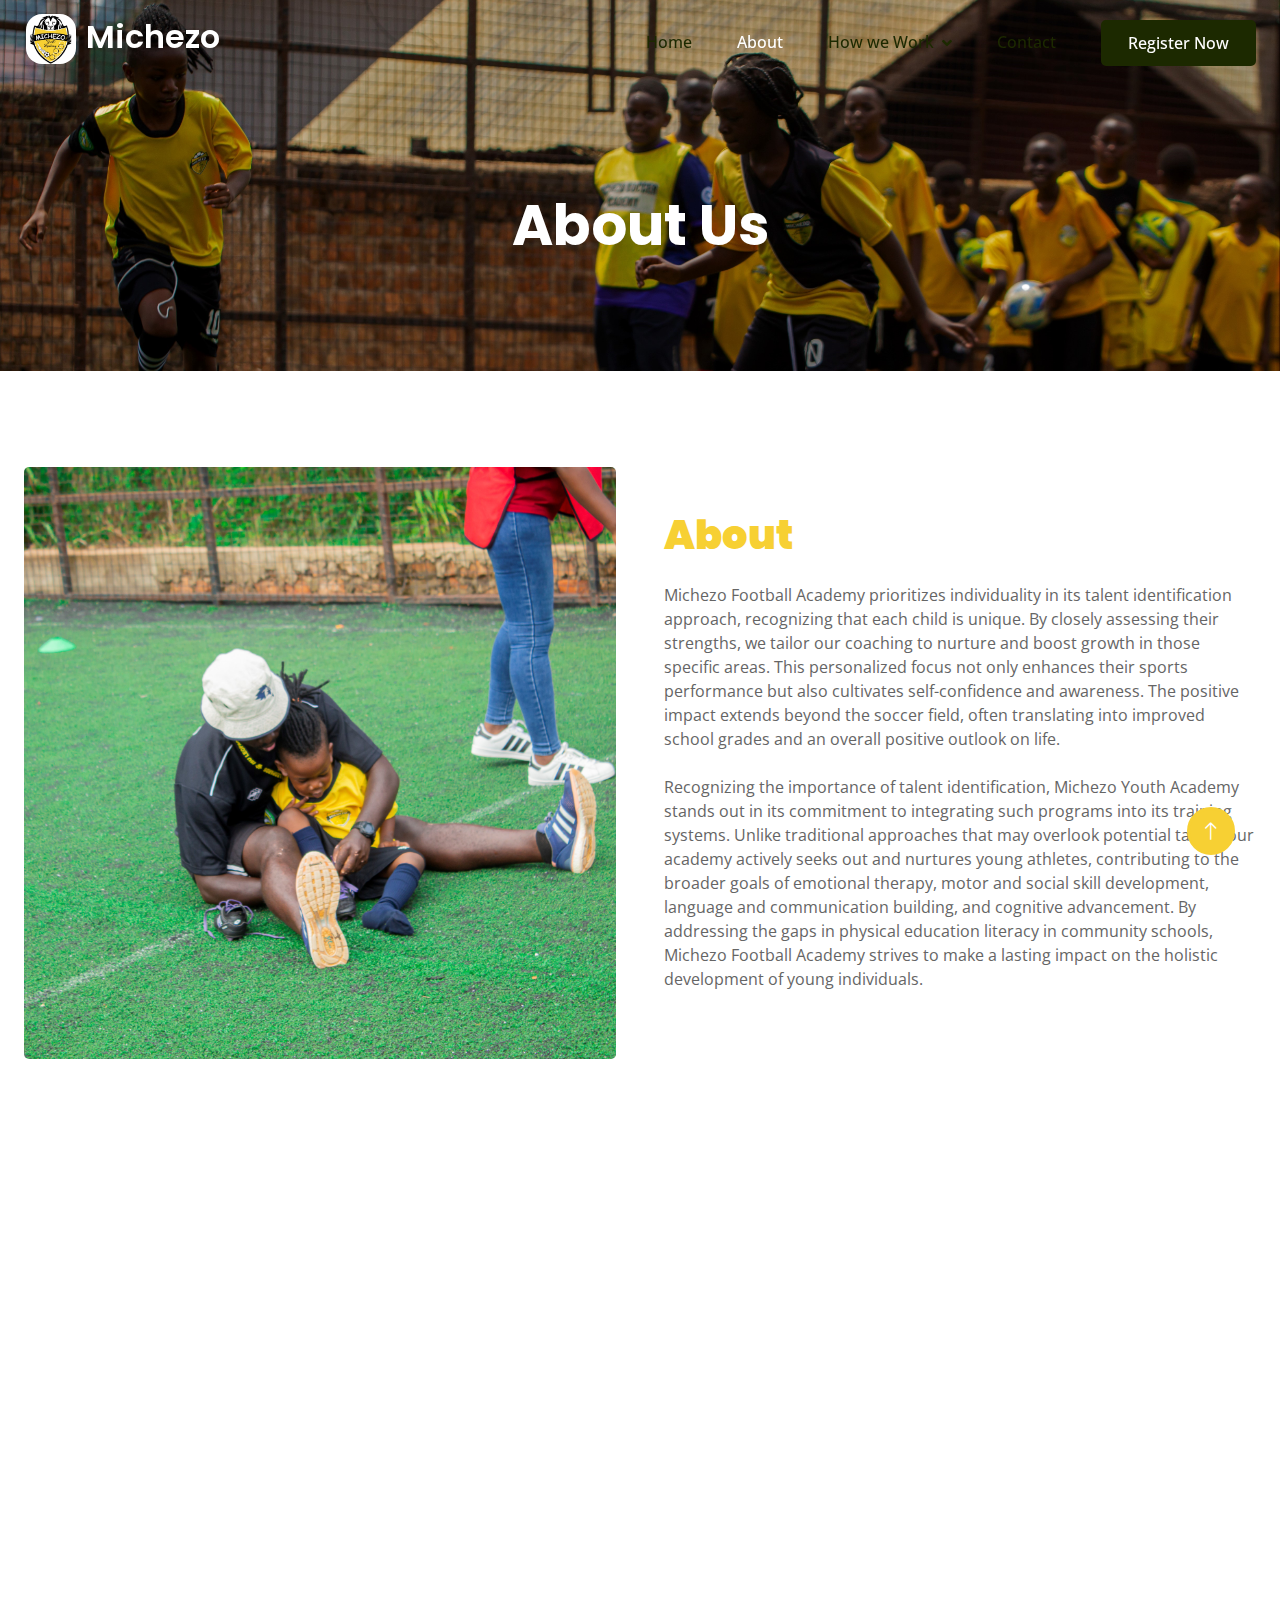
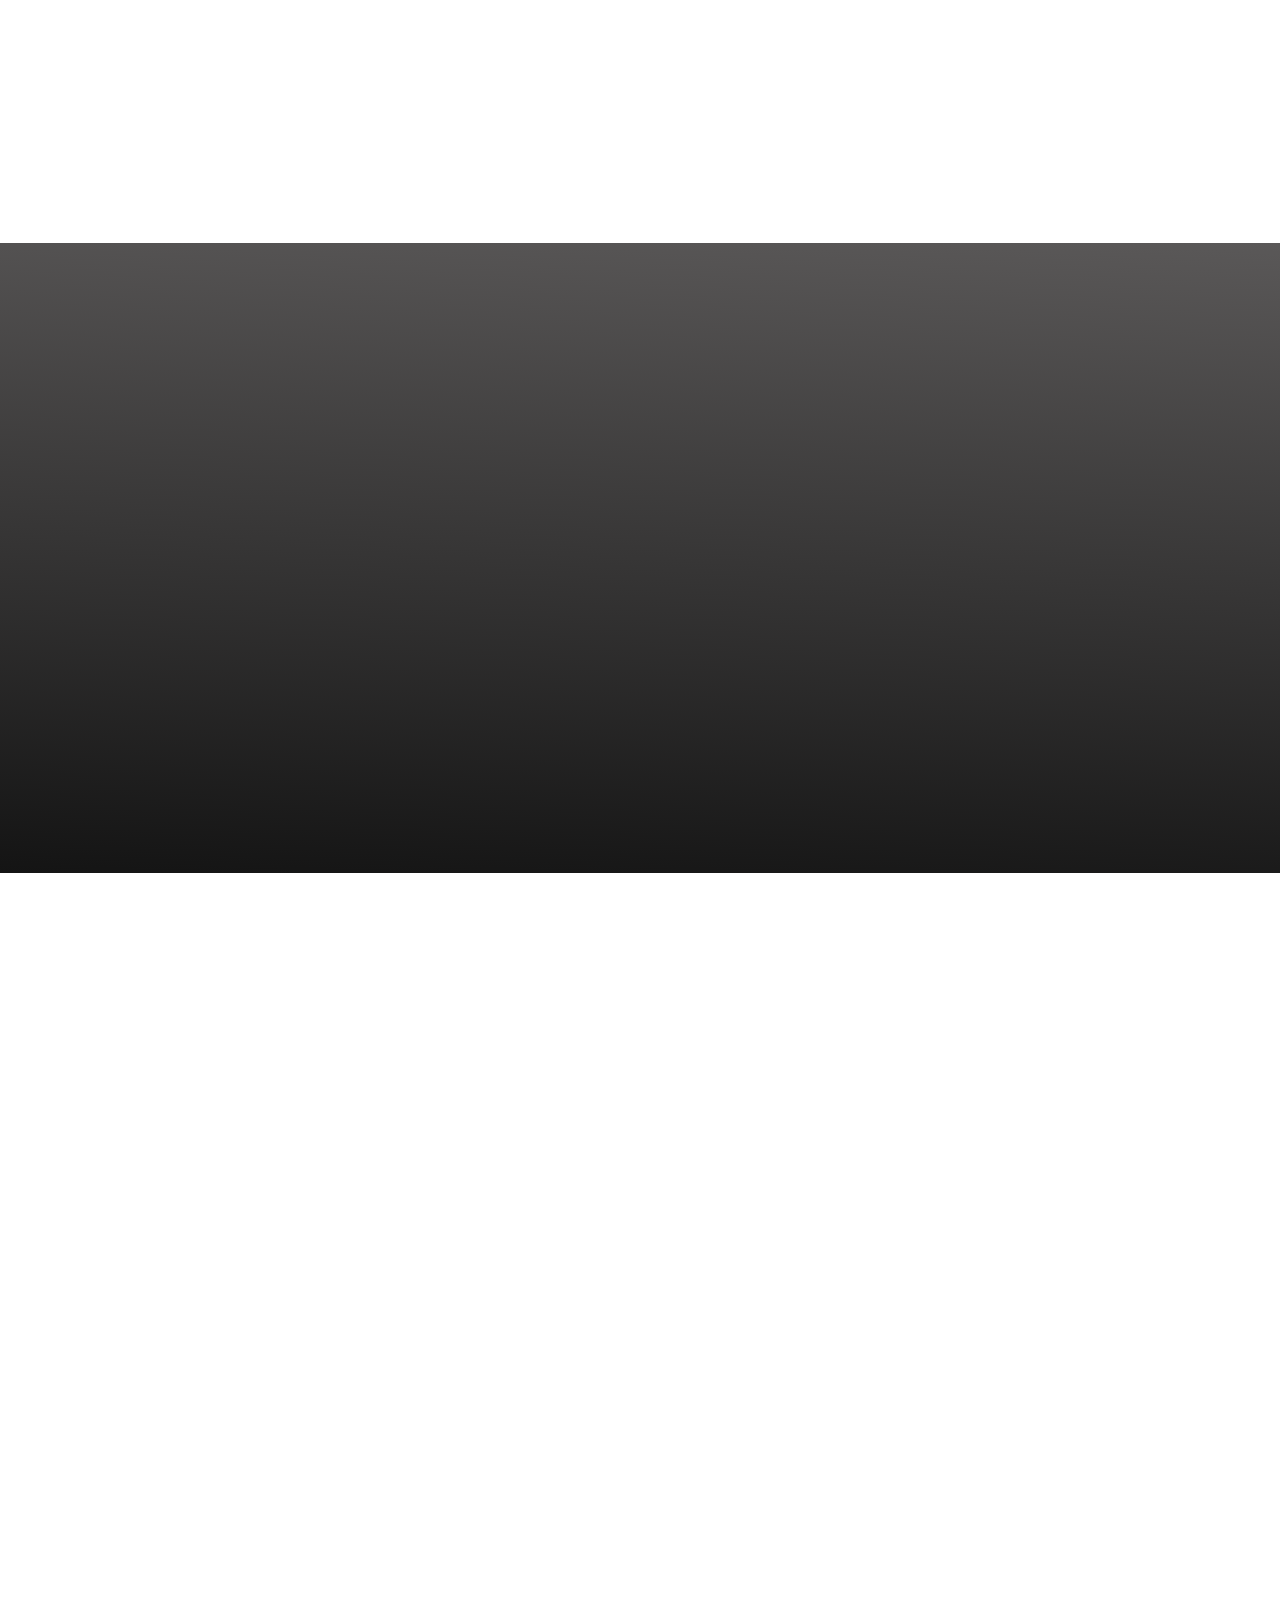
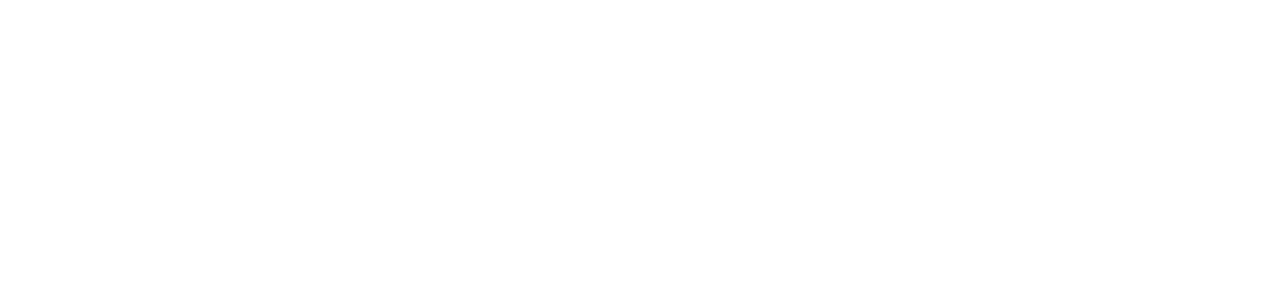
==== about.html @ 822edea7 "alpha code" ====
<!DOCTYPE html>
<html lang="en">

<head>
    <meta charset="utf-8">
    <title>Michezo</title>
    <meta content="width=device-width, initial-scale=1.0" name="viewport">
    <meta content="" name="keywords">
    <meta content="" name="description">

    <!-- Favicon -->
    <link href="img/favicon.ico" rel="icon">

    <!-- Google Web Fonts -->
    <link rel="preconnect" href="https://fonts.googleapis.com">
    <link rel="preconnect" href="https://fonts.gstatic.com" crossorigin>
    <link
        href="https://fonts.googleapis.com/css2?family=Open+Sans:wght@400;500&family=Poppins:wght@200;600;700&display=swap"
        rel="stylesheet">

    <!-- Icon Font Stylesheet -->
    <link href="https://cdnjs.cloudflare.com/ajax/libs/font-awesome/5.10.0/css/all.min.css" rel="stylesheet">
    <link href="https://cdn.jsdelivr.net/npm/bootstrap-icons@1.4.1/font/bootstrap-icons.css" rel="stylesheet">

    <!-- Libraries Stylesheet -->
    <link href="lib/animate/animate.min.css" rel="stylesheet">
    <link href="lib/owlcarousel/assets/owl.carousel.min.css" rel="stylesheet">

    <!-- Customized Bootstrap Stylesheet -->
    <link href="css/bootstrap.min.css" rel="stylesheet">

    <!-- Template Stylesheet -->
    <link href="css/style.css" rel="stylesheet">
</head>

<body>
    <div id="spinner"
        class="show bg-white position-fixed translate-middle w-100 vh-100 top-50 start-50 d-flex align-items-center justify-content-center">
        <div class="loaders" role="status">
            
        </div>
    </div>
    <!-- Spinner End -->


    <!-- Navbar Start -->
    <div class="container-fluid sticky-top">
        <div class="container">
            <nav class="navbar navbar-expand-lg navbar-light p-0">
                <a href="index.html" class="navbar-brand">
                <div class="text-white h2"><img src="img/logo.jpg" class="nav-logo"/>
                    Michezo</div>
                </a>
                <button type="button" class="navbar-toggler ms-auto me-0" data-bs-toggle="collapse"
                    data-bs-target="#navbarCollapse">
                    <span class="navbar-toggler-icon"></span>
                </button>
                <div class="collapse navbar-collapse" id="navbarCollapse">
                    <div class="navbar-nav ms-auto">
                        <a href="index.html" class="nav-item nav-link">Home</a>
                        <a href="about.html" class="nav-item nav-link active">About</a>
                        
                        <div class="nav-item dropdown">
                            <a href="#" class="nav-link dropdown-toggle" data-bs-toggle="dropdown">How we Work</a>
                            <div class="dropdown-menu bg-light mt-2">
                                <a href="benfits.html" class="dropdown-item">Benfits</a>
                                <a href="recommendations.html" class="dropdown-item">Recommendations</a>
                                
                            </div>
                        </div>
                        <a href="contact.html" class="nav-item nav-link">Contact</a>
                    </div>
                    <a href="register.html" class="btn btn-dark py-2 px-4 d-none d-lg-inline-block">Register Now</a>
                </div>
            </nav>
        </div>
    </div>
    <!-- Navbar End -->


    <!-- Hero Start -->
    <div class="container-fluid bg-primary hero-about mb-5">
        <div class="container text-center">
            <h1 class="display-4 text-white mb-3 animated slideInDown">About Us</h1>
            <nav aria-label="breadcrumb">
               
            </nav>
        </div>
    </div>
    <!-- Hero End -->



    <!-- About Start -->
    <div class="container-fluid py-5">
        <div class="container">
            <div class="row g-5 align-items-center">
                <div class="col-lg-6 wow fadeIn" data-wow-delay="0.1s">
                    <img class="img-fluid animated pulse infinite rounded-2" src="img/about-2.JPG">
                </div>
                <div class="col-lg-6 wow fadeIn" data-wow-delay="0.5s">
                    <h1 class="text-primary mb-4"><span class="fw-bolder text-primary">About
                    </span></h1>
                    <p class="mb-4">
                        Michezo Football Academy prioritizes individuality in its talent identification approach, recognizing that each child is unique. By closely assessing their strengths, we tailor our coaching to nurture and boost
                         growth in those specific areas. This personalized focus not only enhances their sports performance but also cultivates self-confidence and awareness. The positive impact extends beyond the soccer field, often translating into improved school grades and an overall positive outlook on life.
                    </p>
                    <p class="mb-4">
                        Recognizing the importance of talent identification, Michezo Youth Academy 
                        stands out in its commitment to integrating such programs into its training systems.
                         Unlike traditional approaches that may overlook potential talent, our academy actively seeks out and nurtures young athletes, contributing to the broader goals of emotional therapy, motor and social skill development, language and communication building, and cognitive advancement. By addressing the gaps in physical education literacy in community schools, Michezo Football Academy strives to make a lasting impact on the holistic development of young individuals.
                        </p>
                    
                </div>
            </div>
        </div>
    </div>
    <!-- About End -->

    <div class="container-fluid py-5">
        <div class="container">
            <div class="row g-5 align-items-center">
               
                <div class="col-lg-6 wow fadeIn" data-wow-delay="0.5s">
                    <h1 class="text-primary mb-4">Our <span class="fw-light text-dark">Objectives 
                    </span></h1>
             <ul>
                <li>Contribute to increased access to comprehensive sports for children and youth including those with disabilities and HIV / AIDS.
                </li>
                <li>Promote activities of physical literacy with schools, worship centres and communites.
                </li>
                <li>Provide inclusive sporting activities that accomodate children of different physical abilities.</li>
                <li>Integrate life skills messages with all our sports activities.
                </li>
                <li>Using the sports platform to create awareness and prevention messages for other diseases
                </li>
                <li>To always identity sports talented children.</li>
             </ul>
                    
                </div>
                <div class="col-lg-6 wow fadeIn" data-wow-delay="0.1s">
                    <img class="img-fluid animated pulse infinite rounded-2" src="img/about.JPG">
                </div>
            </div>
        </div>
    </div>
    <!-- About End -->


    <!-- team Start -->
    <div class="container-fluid team bg-sec py-5 my-5">
        <div class="container py-5" id="team">
            <div class="mx-auto text-center wow fadeIn" data-wow-delay="0.1s" style="max-width: 600px;">
                <h1 class="text-white mb-3"><span class="fw-bold  text-primary">Coaching</span> Team</h1>
                <p class="text-white mb-4">We have a variety of coaching and communications professionals with immense expertise in the sporting field. The team is well aware that a typical coaching engagement is a true team effort where teams will have to collaborate closely with the beneficiaries to discern the learners' true strenghths, and present them to the management.</p>
            </div>
            <div class="row justify-content-center">
                <div class="col-lg-4 wow fadeIn" data-wow-delay="0.1s">
                    <div class="feature-item position-relative bg-primary text-center p-3">
                        <div class="border py-5 px-3">
                            <i class="fa fa-leaf fa-3x text-dark mb-4"></i>
                            <h5 class="text-white mb-0">100% Natural</h5>
                        </div>
                    </div>
                </div>

                <div class="col-lg-4 wow fadeIn" data-wow-delay="0.1s">
                    <div class="feature-item position-relative bg-primary text-center p-3">
                        <div class="border py-5 px-3">
                            <i class="fa fa-leaf fa-3x text-dark mb-4"></i>
                            <h5 class="text-white mb-0">100% Natural</h5>
                        </div>
                    </div>
                </div>

                <div class="col-lg-4 wow fadeIn" data-wow-delay="0.1s">
                    <div class="feature-item position-relative bg-primary text-center p-3">
                        <div class="border py-5 px-3">
                            <i class="fa fa-leaf fa-3x text-dark mb-4"></i>
                            <h5 class="text-white mb-0">100% Natural</h5>
                        </div>
                    </div>
                </div>
            </div>
        </div>
    </div>
    <!-- team End -->

<section class="container-fluid py-5">
    <div class="container">
        
        <div class="mx-auto text-center wow fadeIn" data-wow-delay="0.1s" style="max-width: 600px;">
            <h1 class="text-white mb-3"><span class="fw-light text-dark">STEPS</span></h1>
       
            <ul>
                <li class="my-2">
                    <strong class="h5">Space (where?):</strong><br/> Alter the size and shape of the working area and adjust personal or
                    group space.
                </li>
                <li class="my-2">
                    <strong class="h5">Task (What actions? How?):</strong><br/> Vary the actions or task you give children and how they are to
                    do them and link the changes to other dimensions, such as timing or duration.
                </li>
                <li class="my-2">
                    <strong class="h5">Equipment (With what?):</strong><br/> Use different types of equipment and resources and consider
                    varying the play surface used.
                </li>
                <li class="my-2">
                    <strong class="h5">People (With whom?):</strong><br/> Organize the groupings of children, by ability or learning style
                    and vary the level of support given.
                </li>
            </ul>
       
        </div>

     </div>       
</section>


    <!-- Footer Start -->
    <div class="container-fluid bg-white footer">
        <div class="container py-5">
            <div class="row g-5">
                <div class="col-md-6 col-lg-3 wow fadeIn" data-wow-delay="0.1s">
                    <a href="index.html" class="d-inline-block mb-3">
                        <h1 class="text-primary">Michezo</h1>
                    </a>
                    <p class="mb-0">
                        Michezo Football Academy is more than an institution; it's a community that celebrates diversity, fosters talent, and molds future leaders. Join us on this exciting journey as we kick off dreams and score goals, not just in football but in life.
                         Together, we're building a legacy of soccer greatness in Kampala and beyond.    
                    </p>
                </div>
                <div class="col-md-6 col-lg-3 wow fadeIn" data-wow-delay="0.3s">
                    <h5 class="mb-4">Get In Touch</h5>
                    <p><i class="fa fa-map-marker-alt me-3"></i>Kampala Uganda</p>
                    <p><i class="fa fa-phone-alt me-3"></i>+256 776 712912</p>
                    <p><i class="fa fa-envelope me-3"></i>michezoacademy@gmail.com</p>
                    <div class="d-flex pt-2">
                        <a class="btn btn-square btn-outline-primary me-1" href=""><i class="fab fa-twitter"></i></a>
                        <a class="btn btn-square btn-outline-primary me-1" href=""><i class="fab fa-facebook-f"></i></a>
                        <a class="btn btn-square btn-outline-primary me-1" href=""><i class="fab fa-instagram"></i></a>
                        <a class="btn btn-square btn-outline-primary me-1" href=""><i
                                class="fab fa-linkedin-in"></i></a>
                    </div>
                </div>
                <div class="col-md-6 col-lg-3 wow fadeIn" data-wow-delay="0.5s">
                  
                </div>
                <div class="col-md-6 col-lg-3 wow fadeIn" data-wow-delay="0.7s">
                    <h5 class="mb-4">Popular Link</h5>
                    <a class="btn btn-link" href="about.html">About Us</a>
                    <a class="btn btn-link" href="about.html#team">Coach team</a>
                    <a class="btn btn-link" href="benfits.html#outcomes">Out comes</a>
                    <a class="btn btn-link" href="recommendations.html#Challenges">Challenges</a>
                    <a class="btn btn-link" href="contact.html">Contact Us</a>
                </div>
            </div>
        </div>
        <div class="container wow fadeIn" data-wow-delay="0.1s">
            <div class="copyright">
                <div class="row text-center">
                    <div class="col-md-6 text-center text-md-start mb-3 mb-md-0">
                        &copy; <script>document.write(new Date().getFullYear());</script>  <a class="border-bottom" href="#">Michezo Academy</a>, All Right Reserved.
                  </div>
                 
                </div>
            </div>
        </div>
    </div>
    <!-- Footer End -->


    <!-- Back to Top -->
    <a href="#" class="btn btn-lg btn-primary btn-lg-square back-to-top"><i class="bi bi-arrow-up"></i></a>


    <!-- JavaScript Libraries -->
    <script src="https://ajax.googleapis.com/ajax/libs/jquery/3.6.1/jquery.min.js"></script>
    <script src="https://cdn.jsdelivr.net/npm/bootstrap@5.0.0/dist/js/bootstrap.bundle.min.js"></script>
    <script src="lib/wow/wow.min.js"></script>
    <script src="lib/easing/easing.min.js"></script>
    <script src="lib/waypoints/waypoints.min.js"></script>
    <script src="lib/owlcarousel/owl.carousel.min.js"></script>

    <!-- Template Javascript -->
    <script src="js/main.js"></script>
</body>

</html>
---- css/style.css ----
/********** Template CSS **********/
/*** Spinner ***/
#spinner {
    opacity: 0;
    visibility: hidden;
    transition: opacity .5s ease-out, visibility 0s linear .5s;
    z-index: 99999;
}

#spinner.show {
    transition: opacity .5s ease-out, visibility 0s linear 0s;
    visibility: visible;
    opacity: 1;
}

.back-to-top {
    position: fixed;
    display: none;
    right: 45px;
    bottom: 45px;
    z-index: 99;
}

img.animated.pulse {
    animation-duration: 5s;
}

/*** Button ***/
.btn {
    font-weight: 500;
    transition: .5s;
}

.btn.btn-primary {
    color: var(--bs-white);
}

.btn-square {
    width: 38px;
    height: 38px;
}

.btn-sm-square {
    width: 32px;
    height: 32px;
}

.btn-lg-square {
    width: 48px;
    height: 48px;
}

.btn-square,
.btn-sm-square,
.btn-lg-square {
    padding: 0;
    display: flex;
    align-items: center;
    justify-content: center;
    font-weight: normal;
    border-radius: 50px;
}


/*** Navbar ***/
.sticky-top {
    top: -150px;
    transition: .5s;
}

.navbar {
    padding: 11px 0 !important;
    height: 85px;
}

.navbar .navbar-nav .nav-link {
    margin-right: 45px;
    padding: 0;
    color: var(--bs-dark);
    font-weight: 500;
    transition: .5s;
    outline: none;
}

.navbar .navbar-nav .nav-link:hover,
.navbar .navbar-nav .nav-link.active {
    color: var(--bs-white);
}

.navbar .dropdown-toggle::after {
    border: none;
    content: "\f107";
    font-family: "Font Awesome 5 Free";
    font-weight: 900;
    vertical-align: middle;
    margin-left: 8px;
}

@media (max-width: 991.98px) {
    .navbar .navbar-nav {
        padding: 0 15px;
        background: var(--bs-primary);
    }

    .navbar .navbar-nav .nav-link  {
        margin-right: 0;
        padding: 10px 0;
    }
}

@media (min-width: 992px) {
    .navbar .nav-item .dropdown-menu {
        display: block;
        border: none;
        margin-top: 0;
        top: 150%;
        opacity: 0;
        visibility: hidden;
        transition: .5s;
    }

    .navbar .nav-item:hover .dropdown-menu {
        top: 100%;
        visibility: visible;
        transition: .5s;
        opacity: 1;
    }
}


/*** Hero Header ***/
.hero-header {
    position: relative;
    margin-top: -85px;
    padding-top: 12rem;
    padding-bottom: 6rem;
    background: url(../img/bg.png) center center no-repeat;
    background-size: cover;
}
.hero-about {
    position: relative;
    margin-top: -85px;
    padding-top: 12rem;
    padding-bottom: 6rem;
    background: url(../img/hero-2.JPG) center center no-repeat;
    background-size: cover;
}

.hero-how {
    position: relative;
    margin-top: -85px;
    padding-top: 12rem;
    padding-bottom: 6rem;
    background: url(../img/how.JPG) center center no-repeat;
    background-size: cover;
}
.hero-contant {
    position: relative;
    margin-top: -85px;
    padding-top: 12rem;
    padding-bottom: 6rem;
    background: url(../img/hero.JPG) center center no-repeat;
    background-size: cover;
}

.hero-header::before {
    position: absolute;
    content: "";
    width: 100%;
    height: 100%;
    top: 0;
    left: 0;
    background: rgba(255, 255, 255, .1);
    clip-path: polygon(66% 0, 100% 0, 100% 100%, 33% 100%);
}

.hero-header .container {
    position: relative;
    z-index: 1;
}

.hero-header .breadcrumb-item+.breadcrumb-item::before {
    color: var(--bs-light);
}


/*** Feature ***/
.feature-item::before {
    position: absolute;
    content: "";
    width: 100%;
    height: 100%;
    top: 0;
    left: 0;
    background: rgba(255, 255, 255, .1);
    clip-path: polygon(66% 0, 100% 0, 100% 100%, 33% 100%);
}

.feature-item .border {
    position: relative;
    border-color: rgba(255, 255, 255, .2) !important;
    z-index: 1;
}


/*** Deal ***/
.deal {
    position: relative;
    background: url(../img/bg.png) center center no-repeat;
    background-size: cover;
}

.deal::before {
    position: absolute;
    content: "";
    width: 100%;
    height: 100%;
    top: 0;
    left: 0;
    background: rgba(255, 255, 255, .1);
    clip-path: polygon(66% 0, 100% 0, 100% 100%, 33% 100%);
}

.deal .bg-white {
    position: relative;
    z-index: 1;
}

.deal .cdt span {
    display: block;
    font-size: 16px;
    font-style: italic;
    font-weight: 200;
    text-transform: capitalize;
}


/*** How To Use ***/
.how-to-use {
    position: relative;
    background: url(../img/bg.png) center center no-repeat;
    background-size: cover;
}

.how-to-use::before {
    position: absolute;
    content: "";
    width: 100%;
    height: 100%;
    top: 0;
    left: 0;
    background: rgba(255, 255, 255, .1);
    clip-path: polygon(66% 0, 100% 0, 100% 100%, 33% 100%);
}

.how-to-use .container {
    position: relative;
    z-index: 1;
}

.how-to-use .border {
    border-color: rgba(255, 255, 255, .2) !important;
}


/*** Product ***/
.product-item {
    transition: .1s;
}

.product-item:hover {
    border-width: 0 !important;
    box-shadow: 0 0 35px rgba(144, 188, 121, .25);
}

.product-item:hover a.btn {
    color: var(--bs-white);
    background: var(--bs-primary);
}


/*** Testimonial ***/
.testimonial {
    position: relative;
    background: url(../img/bg.png) center center no-repeat;
    background-size: cover;
}

.testimonial::before {
    position: absolute;
    content: "";
    width: 100%;
    height: 100%;
    top: 0;
    left: 0;
    background: rgba(255, 255, 255, .1);
    clip-path: polygon(66% 0, 100% 0, 100% 100%, 33% 100%);
}

.testimonial .testimonial-carousel {
    position: relative;
    z-index: 1;
}

.testimonial-carousel .owl-item img {
    width: 120px;
    height: 120px;
    border-color: rgba(255, 255, 255, .2) !important;
    margin: 0 auto 20px auto;
    border-radius: 100px;
}

.testimonial-carousel .owl-dots {
    margin-top: 25px;
    display: flex;
    align-items: center;
    justify-content: center;
}

.testimonial-carousel .owl-dot {
    position: relative;
    display: inline-block;
    margin: 0 5px;
    width: 30px;
    height: 30px;
    display: flex;
    align-items: center;
    justify-content: center;
    background: transparent;
    border: 3px solid rgba(255, 255, 255, .2);
    border-radius: 30px;
    transition: .5s;
}

.testimonial-carousel .owl-dot.active {
    background: var(--bs-dark);
}


/*** Blog ***/
.blog-item {
    transition: .1s;
}

.blog-item:hover {
    border-width: 0 !important;
    box-shadow: 0 0 35px rgba(144, 188, 121, .25);
}

.blog-item:hover a.btn {
    color: var(--bs-white);
    background: var(--bs-primary);
}


/*** Contact ***/
.contact-info-item::before {
    position: absolute;
    content: "";
    width: 100%;
    height: 100%;
    top: 0;
    left: 0;
    background: rgba(255, 255, 255, .1);
    clip-path: polygon(66% 0, 100% 0, 100% 100%, 33% 100%);
}

.contact-info-item .border {
    position: relative;
    border-color: rgba(255, 255, 255, .2) !important;
    z-index: 1;
}


/*** Newsletter ***/
.newsletter {
    position: relative;
    background: url(../img/bg.png) center center no-repeat;
    background-size: cover;
}

.newsletter::before {
    position: absolute;
    content: "";
    width: 100%;
    height: 100%;
    top: 0;
    left: 0;
    background: rgba(255, 255, 255, .1);
    clip-path: polygon(66% 0, 100% 0, 100% 100%, 33% 100%);
}

.newsletter .container {
    position: relative;
    z-index: 1;
}

.newsletter .form-control {
    background: rgba(255, 255, 255, .3);
}


/*** Footer ***/
.footer .btn.btn-link {
    display: block;
    margin-bottom: 10px;
    padding: 0;
    text-align: left;
    color: var(--bs-body);
    font-weight: normal;
    transition: .3s;
}

.footer .btn.btn-link:hover {
    color: var(--bs-primary);
}

.footer .btn.btn-link::before {
    position: relative;
    content: "\f105";
    font-family: "Font Awesome 5 Free";
    font-weight: 900;
    margin-right: 10px;
}

.footer .btn.btn-link:hover {
    letter-spacing: 1px;
    box-shadow: none;
}

.footer .copyright {
    padding: 25px 0;
    border-top: 3px solid var(--bs-light);
}

.footer .copyright a {
    color: var(--bs-body);
}

.footer .copyright a:hover {
    color: var(--bs-primary);
}

.footer .footer-menu a {
    margin-right: 15px;
    padding-right: 15px;
    border-right: 3px solid var(--bs-light);
}

.footer .footer-menu a:last-child {
    margin-right: 0;
    padding-right: 0;
    border-right: none;
}
.bg-sec{background: linear-gradient(3deg, #141414 0%, #5a5858 100%)!important;}
.nav-logo{width:50px;height: 50px; border-radius: 0.5em;margin: 2px;}
.img-fluids {
    max-width: 80%;
    height: auto;
}
/* loader */
.loaders {
    width: 12px;
    height: 12px;
    border-radius: 50%;
    background:#f7d033;
    color: #f7d033;
    clip-path: inset(-26px);
    animation: d8 2s infinite linear;
  }
  
  @keyframes d8 {
    0%  {box-shadow:0 0 0 0   , 40px 0,-40px 0,0 40px,0 -40px}
    10% {box-shadow:0 0 0 0   , 12px 0,-40px 0,0 40px,0 -40px}
    20% {box-shadow:0 0 0 4px , 0px  0,-40px 0,0 40px,0 -40px}
    30% {box-shadow:0 0 0 4px , 0px  0,-12px 0,0 40px,0 -40px}
    40% {box-shadow:0 0 0 8px , 0px  0,  0px 0,0 40px,0 -40px}
    50% {box-shadow:0 0 0 8px , 0px  0,  0px 0,0 12px,0 -40px}
    60% {box-shadow:0 0 0 12px, 0px  0,  0px 0,0  0px,0 -40px}
    70% {box-shadow:0 0 0 12px, 0px  0,  0px 0,0  0px,0 -12px}
    80% {box-shadow:0 0 0 16px, 0px  0,  0px 0,0  0px,0  0px }
    90%,
    100%{box-shadow:0 0 0 0   , 40px 0,-40px 0,0 40px,0 -40px}
  }
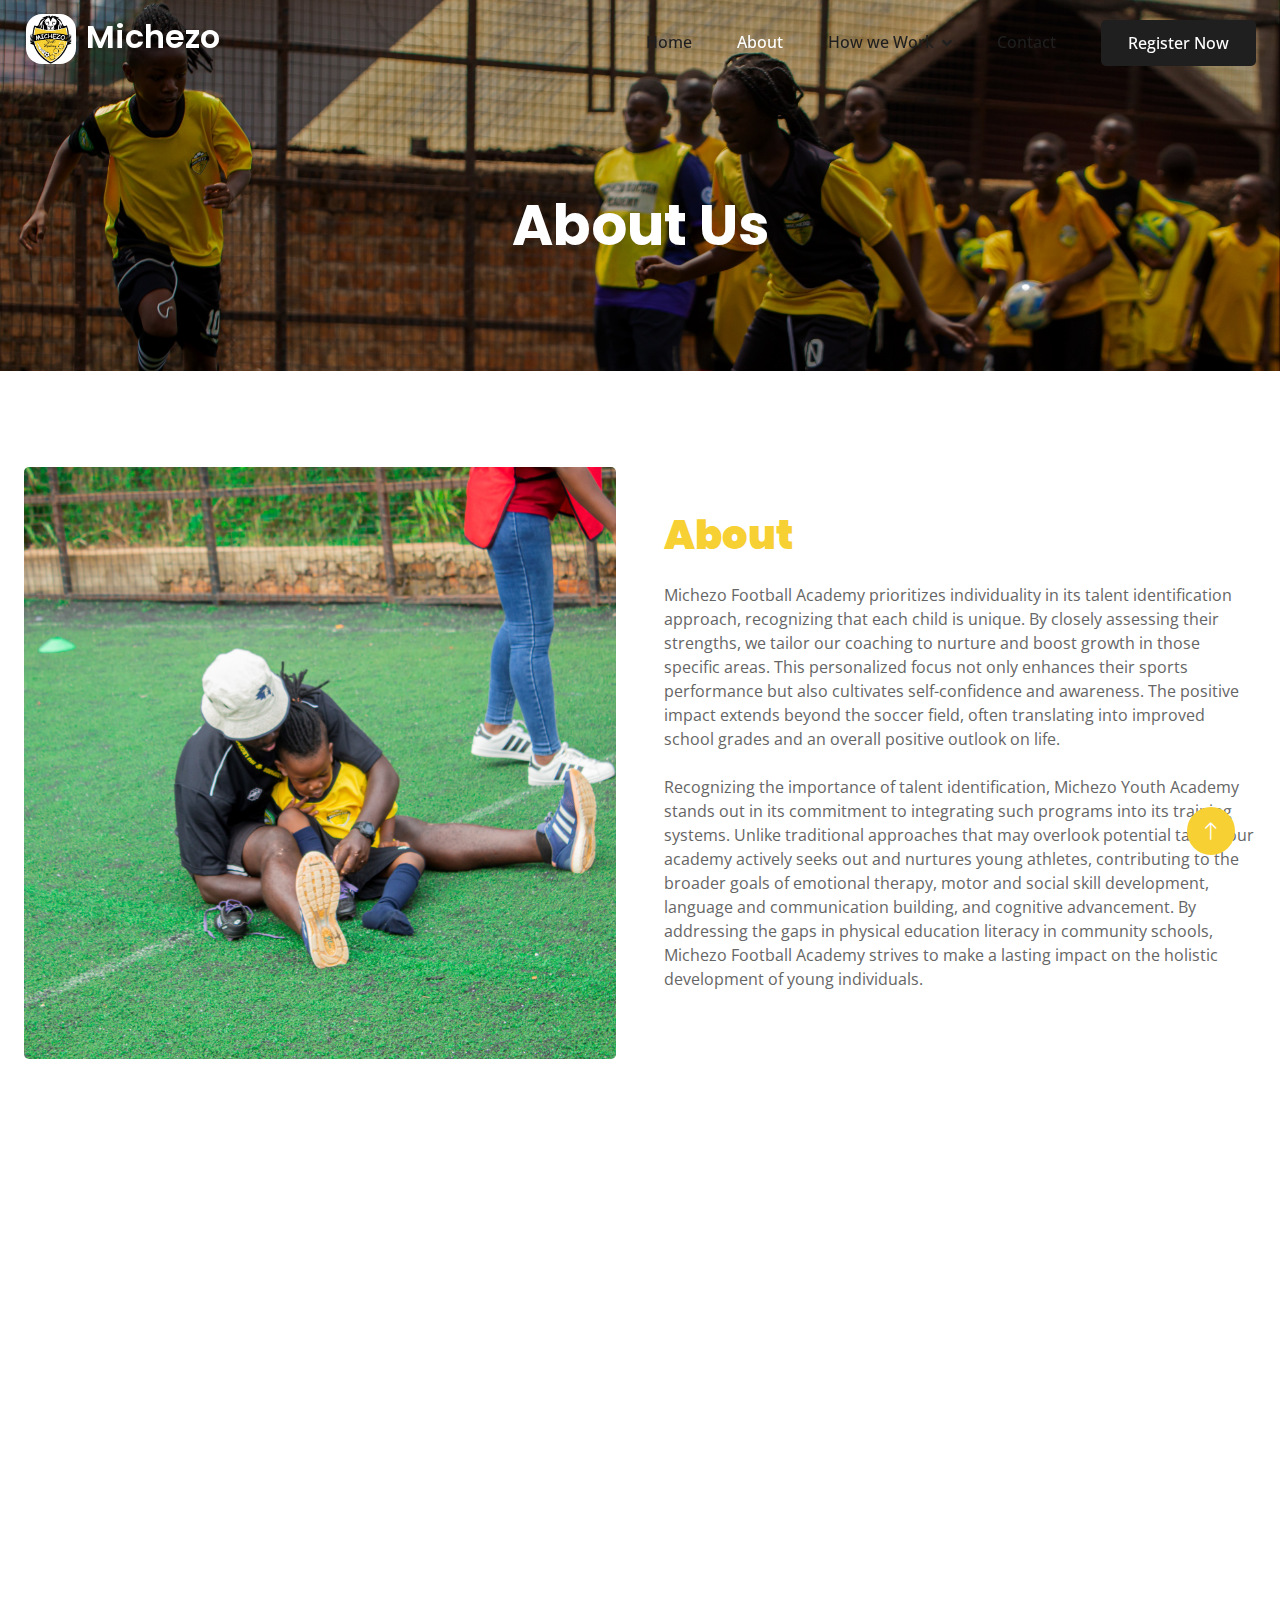
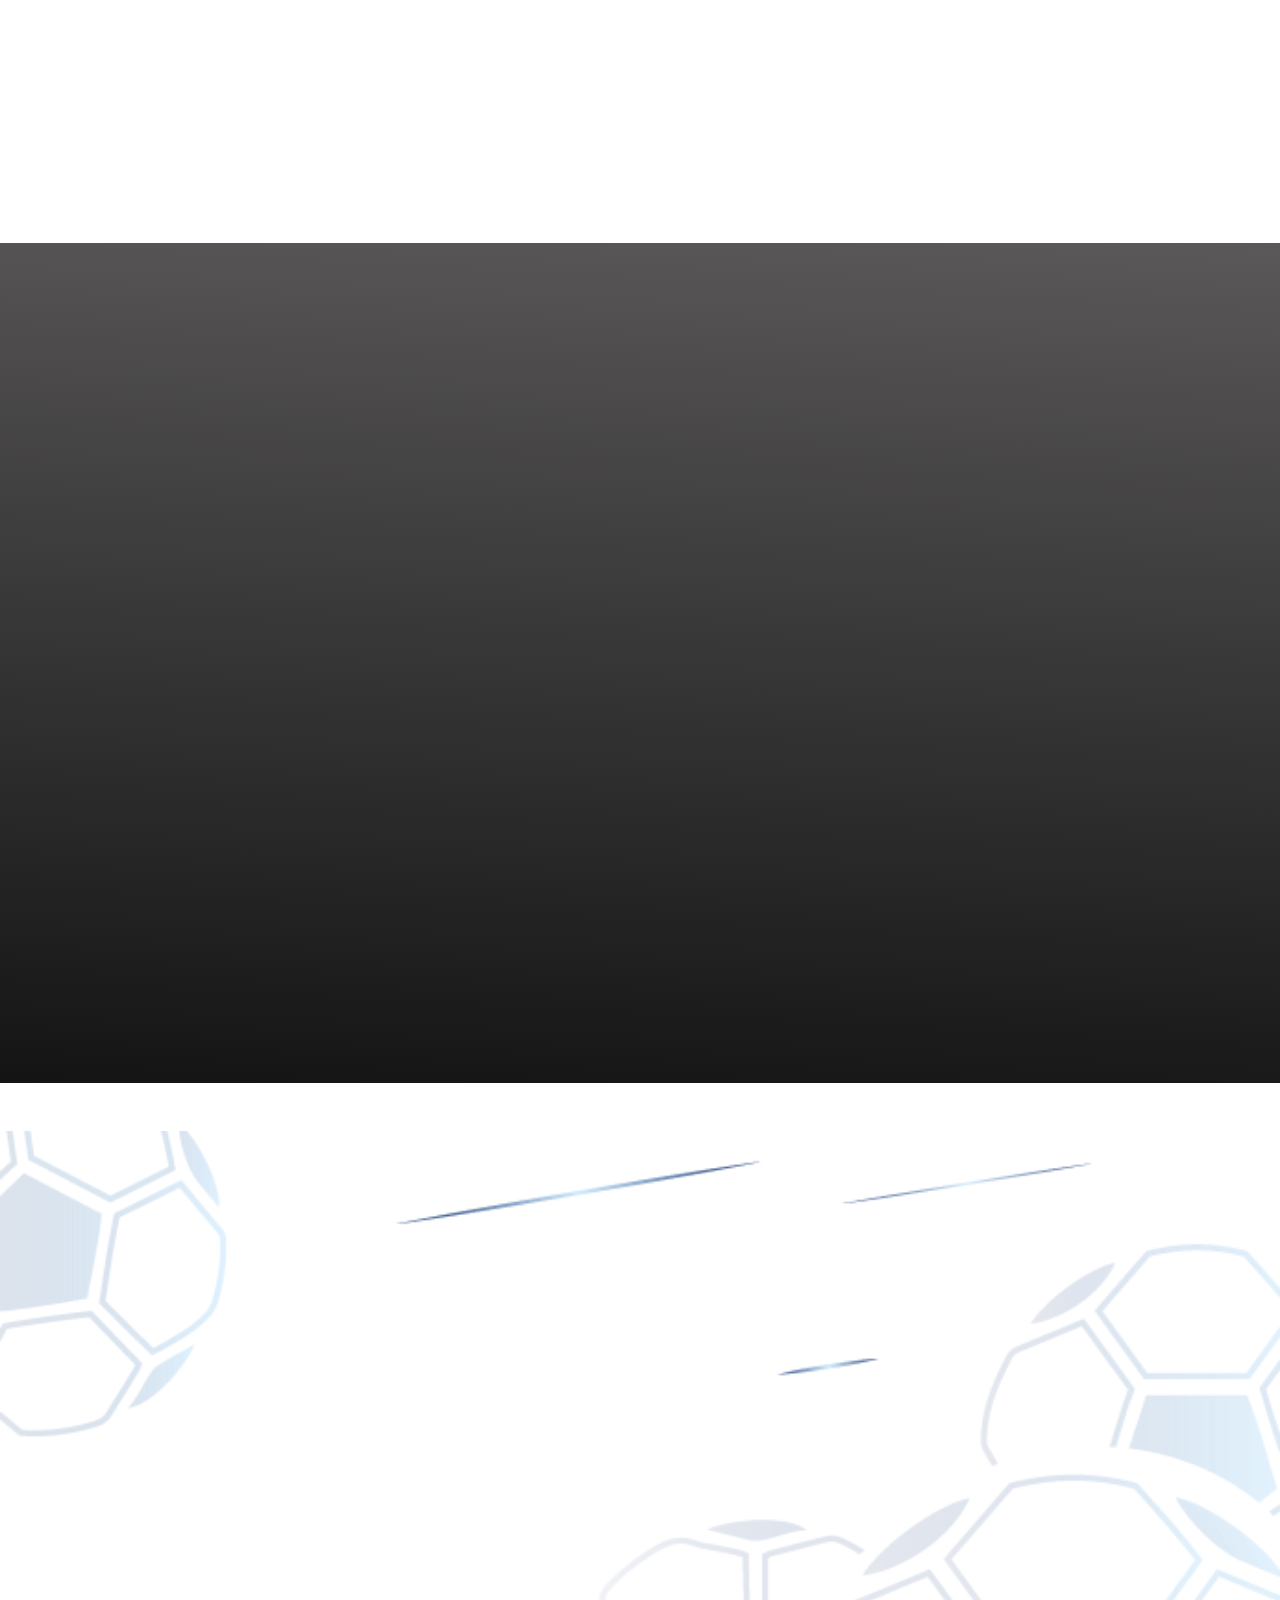
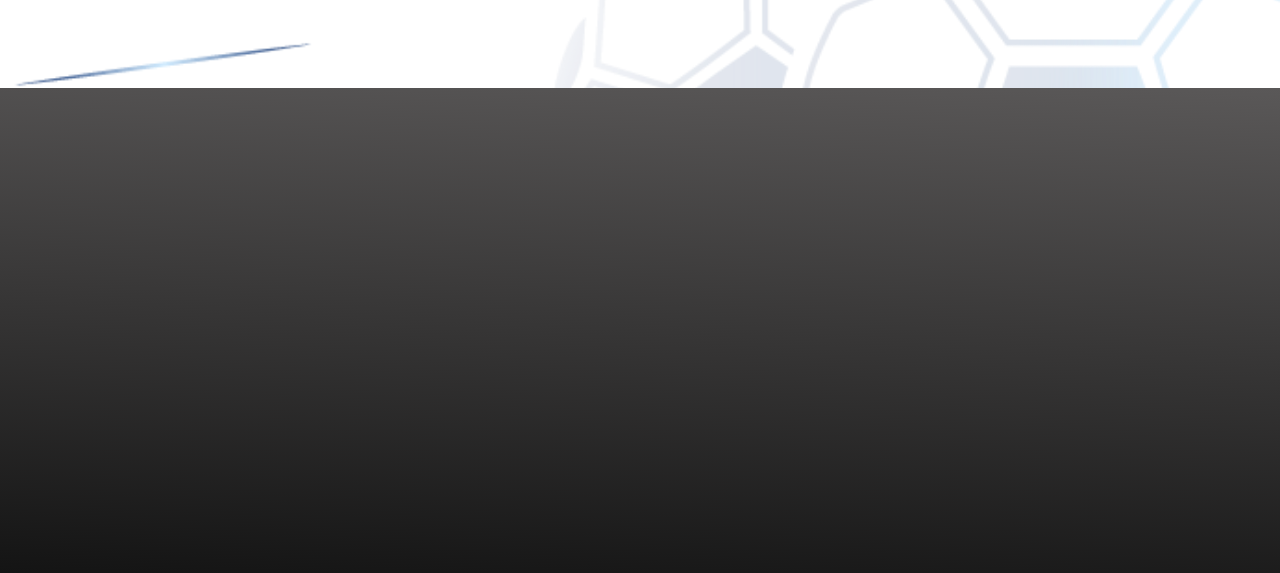
==== commit cfe41908: "beta test" ====
--- a/about.html
+++ b/about.html
@@ -3,10 +3,9 @@
 
 <head>
     <meta charset="utf-8">
-    <title>Michezo</title>
+    <title>Michezo Academy</title>
     <meta content="width=device-width, initial-scale=1.0" name="viewport">
-    <meta content="" name="keywords">
-    <meta content="" name="description">
+
 
     <!-- Favicon -->
     <link href="img/favicon.ico" rel="icon">
@@ -155,29 +154,32 @@
                 <p class="text-white mb-4">We have a variety of coaching and communications professionals with immense expertise in the sporting field. The team is well aware that a typical coaching engagement is a true team effort where teams will have to collaborate closely with the beneficiaries to discern the learners' true strenghths, and present them to the management.</p>
             </div>
             <div class="row justify-content-center">
-                <div class="col-lg-4 wow fadeIn" data-wow-delay="0.1s">
-                    <div class="feature-item position-relative bg-primary text-center p-3">
-                        <div class="border py-5 px-3">
-                            <i class="fa fa-leaf fa-3x text-dark mb-4"></i>
-                            <h5 class="text-white mb-0">100% Natural</h5>
-                        </div>
-                    </div>
-                </div>
-
-                <div class="col-lg-4 wow fadeIn" data-wow-delay="0.1s">
-                    <div class="feature-item position-relative bg-primary text-center p-3">
-                        <div class="border py-5 px-3">
-                            <i class="fa fa-leaf fa-3x text-dark mb-4"></i>
-                            <h5 class="text-white mb-0">100% Natural</h5>
-                        </div>
-                    </div>
-                </div>
-
-                <div class="col-lg-4 wow fadeIn" data-wow-delay="0.1s">
-                    <div class="feature-item position-relative bg-primary text-center p-3">
-                        <div class="border py-5 px-3">
-                            <i class="fa fa-leaf fa-3x text-dark mb-4"></i>
-                            <h5 class="text-white mb-0">100% Natural</h5>
+                <div class="col-lg-4 rounded-3 wow fadeIn" data-wow-delay="0.1s">
+                    <div class="feature-item position-relative bg-primary text-center">
+                        <div class="border ">
+                            
+                            <img src="img/coach.JPG" class="card-img  rounded-3"/>
+                            <h4 class="m-2">Coach </h4>
+                        </div>
+                    </div>
+                </div>
+
+                <div class="col-lg-4 rounded-3 wow fadeIn" data-wow-delay="0.1s">
+                    <div class="feature-item position-relative bg-primary text-center">
+                        <div class="border ">
+                            
+                            <img src="img/coach.JPG" class="card-img  rounded-3"/>
+                            <h4 class="m-2">Coach </h4>
+                        </div>
+                    </div>
+                </div>
+
+                <div class="col-lg-4 rounded-3 wow fadeIn" data-wow-delay="0.1s">
+                    <div class="feature-item position-relative bg-primary text-center">
+                        <div class="border ">
+                            
+                            <img src="img/coach.JPG" class="card-img  rounded-3"/>
+                            <h4 class="m-2">Coach </h4>
                         </div>
                     </div>
                 </div>
@@ -186,36 +188,40 @@
     </div>
     <!-- team End -->
 
-<section class="container-fluid py-5">
-    <div class="container">
-        
-        <div class="mx-auto text-center wow fadeIn" data-wow-delay="0.1s" style="max-width: 600px;">
-            <h1 class="text-white mb-3"><span class="fw-light text-dark">STEPS</span></h1>
-       
-            <ul>
-                <li class="my-2">
-                    <strong class="h5">Space (where?):</strong><br/> Alter the size and shape of the working area and adjust personal or
-                    group space.
-                </li>
-                <li class="my-2">
-                    <strong class="h5">Task (What actions? How?):</strong><br/> Vary the actions or task you give children and how they are to
-                    do them and link the changes to other dimensions, such as timing or duration.
-                </li>
-                <li class="my-2">
-                    <strong class="h5">Equipment (With what?):</strong><br/> Use different types of equipment and resources and consider
-                    varying the play surface used.
-                </li>
-                <li class="my-2">
-                    <strong class="h5">People (With whom?):</strong><br/> Organize the groupings of children, by ability or learning style
-                    and vary the level of support given.
-                </li>
-            </ul>
-       
-        </div>
-
-     </div>       
-</section>
-
+
+
+    <div class="container-fluid testimonial   py-4">
+        <div class="container text-white py-5">
+            <div class="mx-auto text-center wow fadeIn" data-wow-delay="0.1s" style="max-width: 600px;">
+                <h1 class="display-5 text-primary mb-3">STEPS</h1>
+           </div>
+            <div class="row justify-content-center">
+                <div class="mx-auto text-secondary text-center wow fadeIn" data-wow-delay="0.1s" style="max-width: 600px;">
+                                
+                    <ul>
+                        <li class="my-2 unlist">
+                            <strong class="h5">Space (where?):</strong><br/> Alter the size and shape of the working area and adjust personal or
+                            group space.
+                        </li>
+                        <li class="my-2 unlist">
+                            <strong class="h5">Task (What actions? How?):</strong><br/> Vary the actions or task you give children and how they are to
+                            do them and link the changes to other dimensions, such as timing or duration.
+                        </li>
+                        <li class="my-2 unlist">
+                            <strong class="h5">Equipment (With what?):</strong><br/> Use different types of equipment and resources and consider
+                            varying the play surface used.
+                        </li>
+                        <li class="my-2 unlist">
+                            <strong class="h5">People (With whom?):</strong><br/> Organize the groupings of children, by ability or learning style
+                            and vary the level of support given.
+                        </li>
+                    </ul>
+               
+                </div>
+            </div>
+        </div>
+    </div>
+    <!-- Testimonial End -->
 
     <!-- Footer Start -->
     <div class="container-fluid bg-white footer">
@@ -231,7 +237,7 @@
                     </p>
                 </div>
                 <div class="col-md-6 col-lg-3 wow fadeIn" data-wow-delay="0.3s">
-                    <h5 class="mb-4">Get In Touch</h5>
+                    <h5 class="mb-4 text-primary">Get In Touch</h5>
                     <p><i class="fa fa-map-marker-alt me-3"></i>Kampala Uganda</p>
                     <p><i class="fa fa-phone-alt me-3"></i>+256 776 712912</p>
                     <p><i class="fa fa-envelope me-3"></i>michezoacademy@gmail.com</p>
@@ -247,7 +253,7 @@
                   
                 </div>
                 <div class="col-md-6 col-lg-3 wow fadeIn" data-wow-delay="0.7s">
-                    <h5 class="mb-4">Popular Link</h5>
+                    <h5 class="mb-4 text-primary">Popular Link</h5>
                     <a class="btn btn-link" href="about.html">About Us</a>
                     <a class="btn btn-link" href="about.html#team">Coach team</a>
                     <a class="btn btn-link" href="benfits.html#outcomes">Out comes</a>
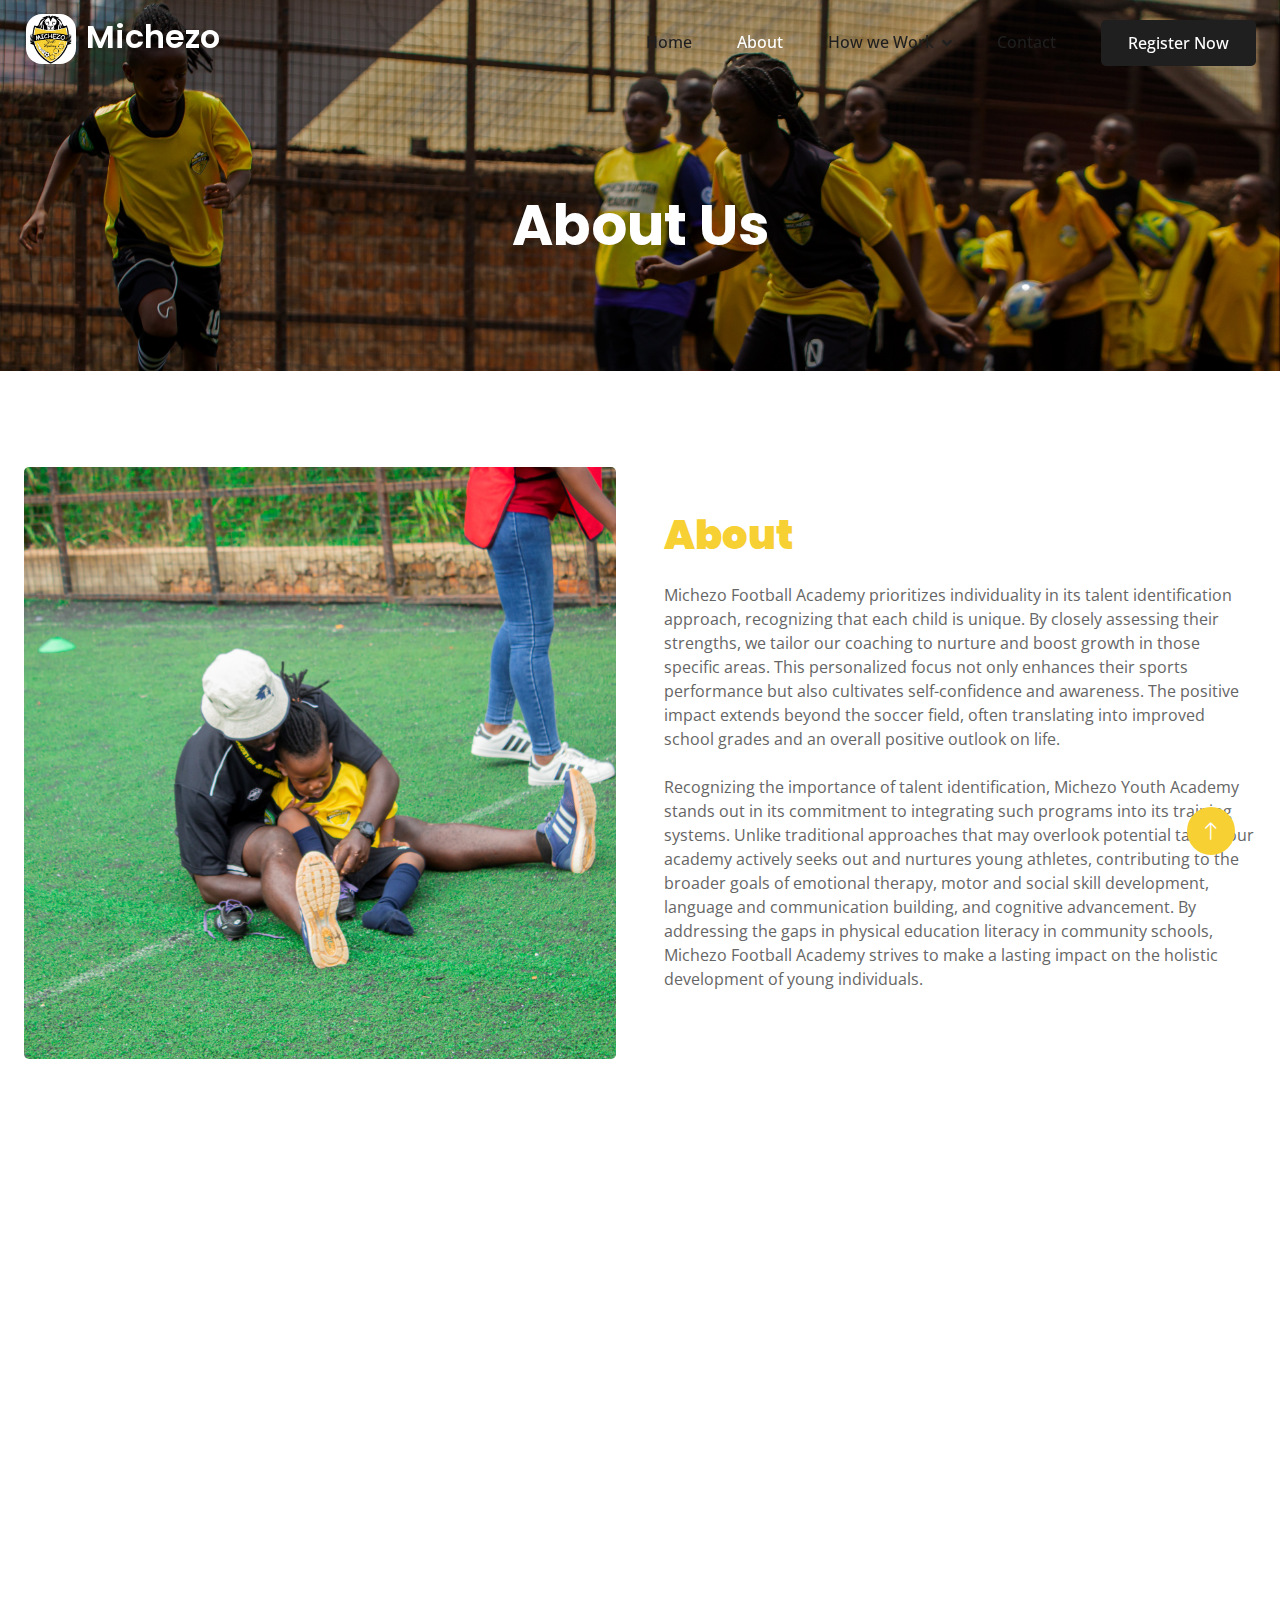
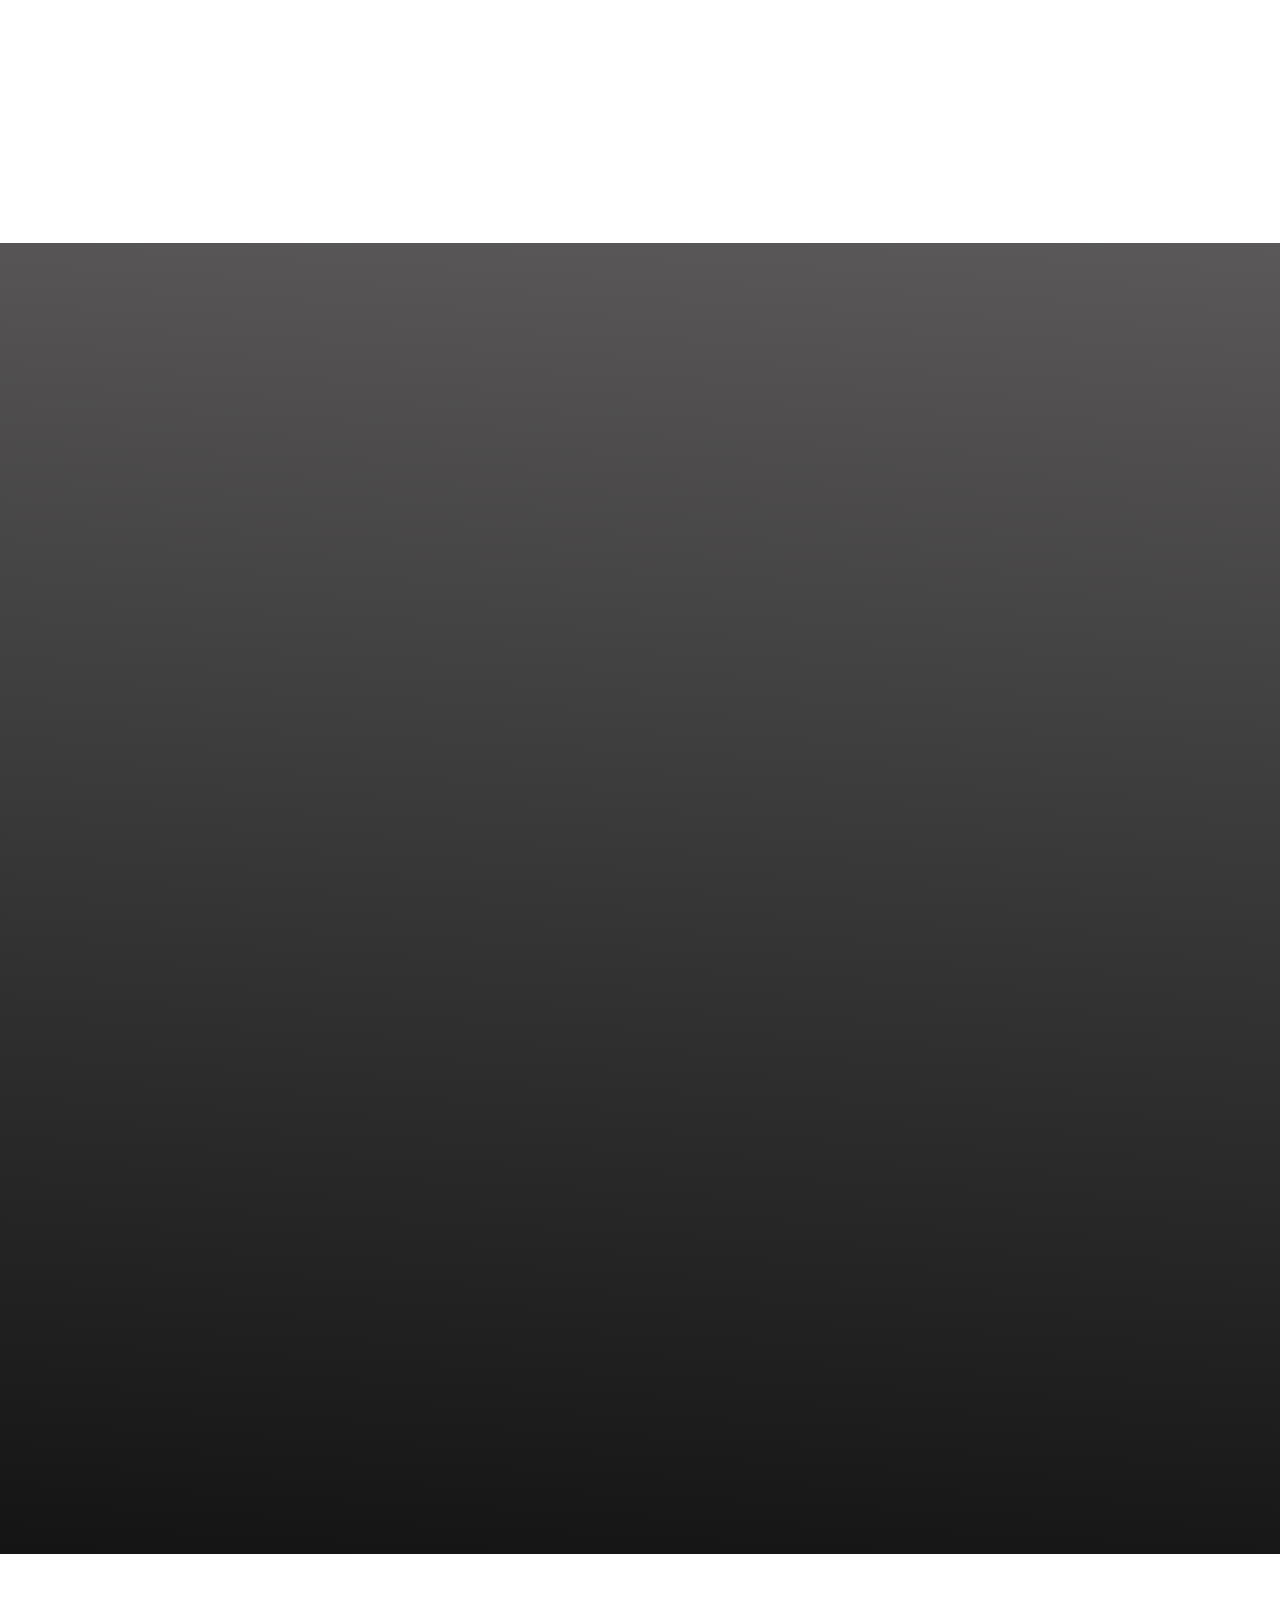
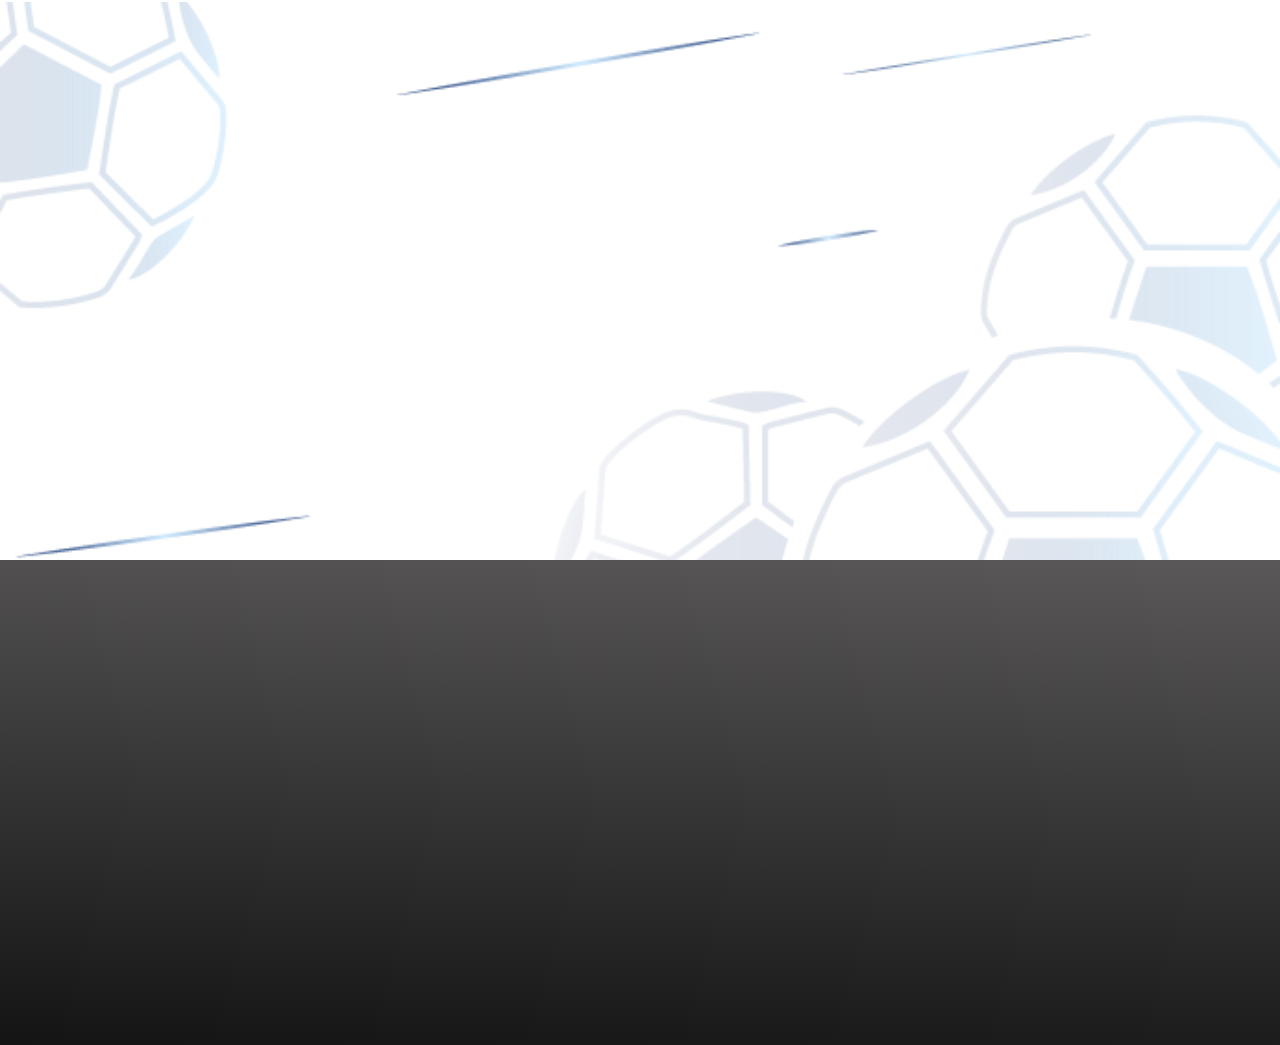
==== commit 7f2e1b73: "added theme color" ====
--- a/about.html
+++ b/about.html
@@ -9,7 +9,7 @@
 
     <!-- Favicon -->
     <link href="img/favicon.ico" rel="icon">
-
+    <meta name="theme-color" content="#f7d033" />
     <!-- Google Web Fonts -->
     <link rel="preconnect" href="https://fonts.googleapis.com">
     <link rel="preconnect" href="https://fonts.gstatic.com" crossorigin>
@@ -154,7 +154,7 @@
                 <p class="text-white mb-4">We have a variety of coaching and communications professionals with immense expertise in the sporting field. The team is well aware that a typical coaching engagement is a true team effort where teams will have to collaborate closely with the beneficiaries to discern the learners' true strenghths, and present them to the management.</p>
             </div>
             <div class="row justify-content-center">
-                <div class="col-lg-4 rounded-3 wow fadeIn" data-wow-delay="0.1s">
+                <div class="col-lg-4 m-2 rounded-3 wow fadeIn" data-wow-delay="0.1s">
                     <div class="feature-item position-relative bg-primary text-center">
                         <div class="border ">
                             
@@ -164,7 +164,7 @@
                     </div>
                 </div>
 
-                <div class="col-lg-4 rounded-3 wow fadeIn" data-wow-delay="0.1s">
+                <div class="col-lg-4 m-2 rounded-3 wow fadeIn" data-wow-delay="0.1s">
                     <div class="feature-item position-relative bg-primary text-center">
                         <div class="border ">
                             
@@ -174,7 +174,7 @@
                     </div>
                 </div>
 
-                <div class="col-lg-4 rounded-3 wow fadeIn" data-wow-delay="0.1s">
+                <div class="col-lg-4 m-2 rounded-3 wow fadeIn" data-wow-delay="0.1s">
                     <div class="feature-item position-relative bg-primary text-center">
                         <div class="border ">
                             
